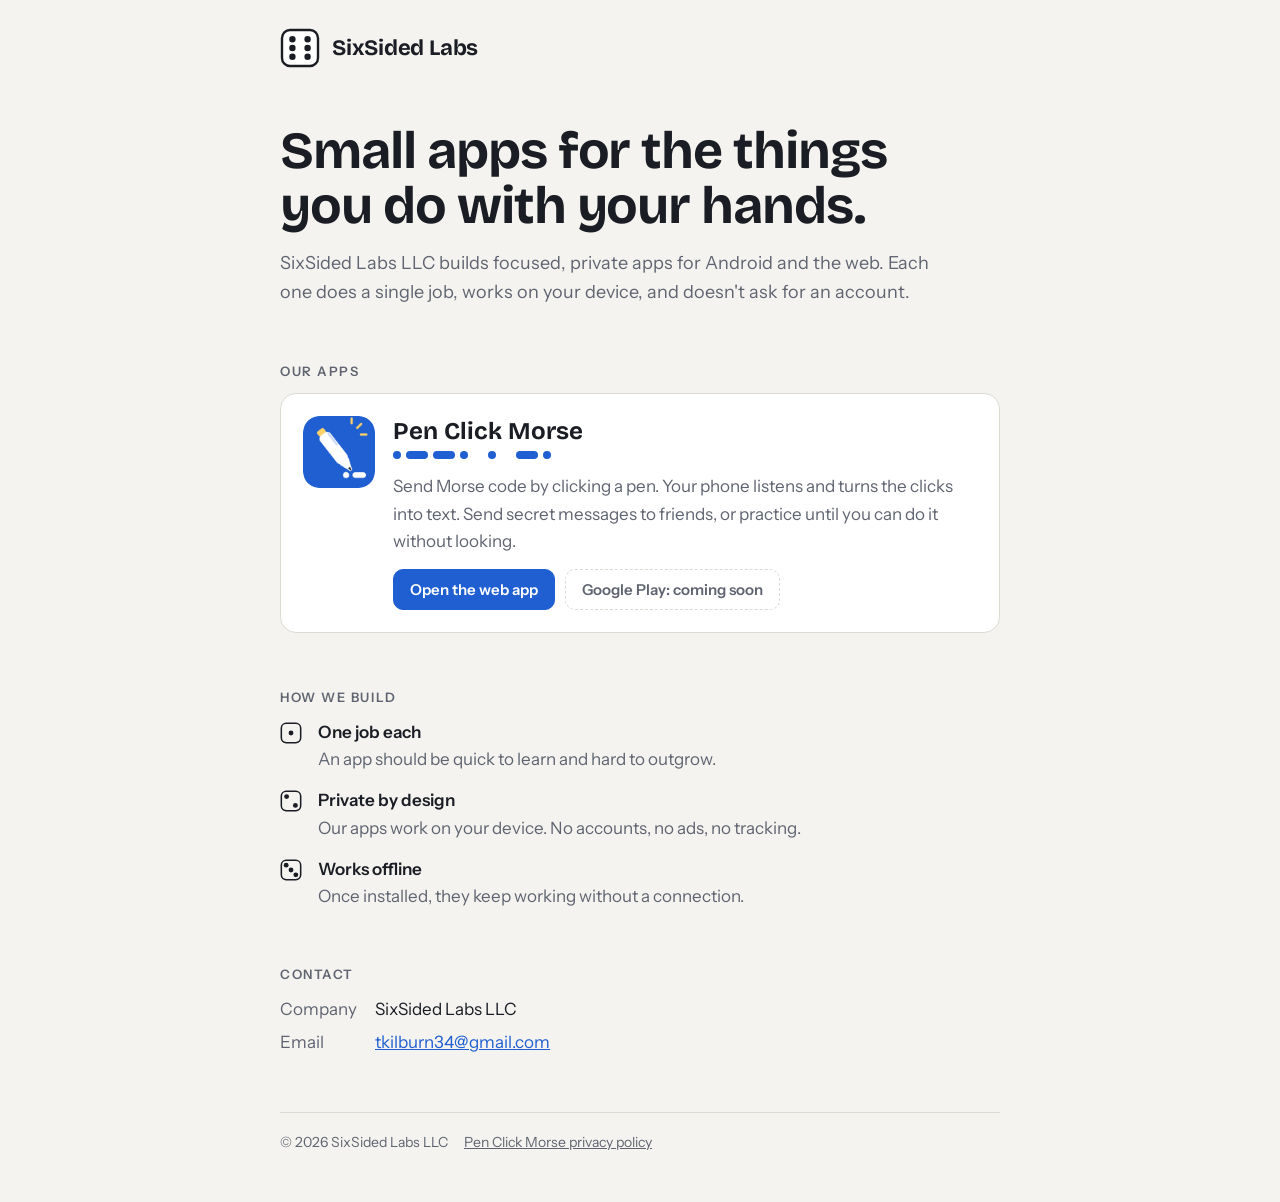
==== sixsided/index.html @ 36e70af4 "Add files via upload" ====
<!doctype html>
<html lang="en">
<head>
<meta charset="utf-8">
<meta name="viewport" content="width=device-width,initial-scale=1,viewport-fit=cover">
<title>SixSided Labs</title>
<meta name="description" content="SixSided Labs LLC makes small, private apps for Android and the web, including Pen Click Morse.">
<link rel="icon" href="logo.svg" type="image/svg+xml">
<style>
  /* Layout: one centred column. A die-face mark (six pips) is the company's sign;
     the product card borrows Pen Click Morse's own blue. */
  @font-face { font-family: "Bricolage Grotesque"; font-weight: 700; font-display: swap; src: url("../fonts/bricolage-grotesque-latin-700-normal.woff2") format("woff2"); }
  @font-face { font-family: "Instrument Sans"; font-weight: 400; font-display: swap; src: url("../fonts/instrument-sans-latin-400-normal.woff2") format("woff2"); }
  @font-face { font-family: "Instrument Sans"; font-weight: 600; font-display: swap; src: url("../fonts/instrument-sans-latin-600-normal.woff2") format("woff2"); }
  @font-face { font-family: "Chivo Mono"; font-weight: 400; font-display: swap; src: url("../fonts/chivo-mono-latin-400-normal.woff2") format("woff2"); }

  :root {
    --bg: #f4f3ef; --panel: #ffffff; --ink: #1a1d24; --muted: #5f6470; --line: #dcdad3;
    --pip: #1a1d24; --die: #ffffff; --accent: #1f5fd1; --accent-ink: #ffffff;
    --display: "Bricolage Grotesque", "Arial Narrow", system-ui, sans-serif;
    --body: "Instrument Sans", system-ui, -apple-system, "Segoe UI", Roboto, sans-serif;
    --mono: "Chivo Mono", ui-monospace, Menlo, monospace;
    color-scheme: light;
  }
  @media (prefers-color-scheme: dark) {
    :root:not([data-theme="light"]) {
      --bg: #121418; --panel: #1b1e24; --ink: #ecedf0; --muted: #9aa0ab; --line: #2d313a;
      --pip: #121418; --die: #ecedf0; --accent: #6f9df1; --accent-ink: #0b1220; color-scheme: dark;
    }
  }
  :root[data-theme="dark"] {
    --bg: #121418; --panel: #1b1e24; --ink: #ecedf0; --muted: #9aa0ab; --line: #2d313a;
    --pip: #121418; --die: #ecedf0; --accent: #6f9df1; --accent-ink: #0b1220; color-scheme: dark;
  }

  * { box-sizing: border-box; }
  body { margin: 0; background: var(--bg); color: var(--ink); font: 17px/1.6 var(--body); }
  .wrap { max-width: 760px; margin: 0 auto;
    padding: max(28px, env(safe-area-inset-top)) max(20px, env(safe-area-inset-right)) max(48px, env(safe-area-inset-bottom)) max(20px, env(safe-area-inset-left));
    display: grid; gap: 56px; }

  header { display: flex; align-items: center; gap: 12px; }
  .die { width: 40px; height: 40px; flex: none; }
  .die rect { fill: var(--die); stroke: var(--ink); stroke-width: 6; }
  .die circle { fill: var(--pip); }
  @media (prefers-color-scheme: dark) { :root:not([data-theme="light"]) .die rect { stroke: var(--die); } }
  :root[data-theme="dark"] .die rect { stroke: var(--die); }
  .wordmark { font: 700 22px/1 var(--display); letter-spacing: -0.01em; }

  .intro h1 { font: 700 clamp(34px, 7vw, 52px)/1.05 var(--display); letter-spacing: -0.02em; margin: 0 0 16px; text-wrap: balance; max-width: 18ch; }
  .intro p { margin: 0; color: var(--muted); max-width: 56ch; font-size: 18px; }

  h2 { font: 600 13px var(--body); text-transform: uppercase; letter-spacing: .12em; color: var(--muted); margin: 0 0 14px; }

  .product { background: var(--panel); border: 1px solid var(--line); border-radius: 16px; padding: 22px;
    display: grid; grid-template-columns: 72px 1fr; gap: 18px; align-items: start; }
  .product img { width: 72px; height: 72px; border-radius: 16px; }
  .product h3 { font: 700 24px/1.15 var(--display); margin: 2px 0 6px; }
  .product p { margin: 0 0 14px; color: var(--muted); }
  .code { display: flex; align-items: center; gap: 5px; margin-bottom: 14px; }
  .code i { display: block; height: 8px; border-radius: 4px; background: var(--accent); }
  .code .d { width: 8px; } .code .h { width: 22px; } .code .gap { width: 10px; background: none; }
  .links { display: flex; gap: 10px; flex-wrap: wrap; }
  .btn { display: inline-flex; align-items: center; padding: 10px 16px; border-radius: 10px; font: 600 15px var(--body);
    text-decoration: none; border: 1px solid var(--line); color: var(--ink); background: var(--panel); }
  .btn.primary { background: var(--accent); border-color: var(--accent); color: var(--accent-ink); }
  .btn.soon { color: var(--muted); border-style: dashed; cursor: default; }
  .btn:focus-visible { outline: 2px solid var(--accent); outline-offset: 2px; }
  @media (max-width: 480px) { .product { grid-template-columns: 1fr; } }

  .points { list-style: none; margin: 0; padding: 0; display: grid; gap: 14px; }
  .points li { display: grid; grid-template-columns: 28px 1fr; gap: 10px; }
  .points svg { width: 22px; height: 22px; margin-top: 3px; }
  .points svg rect { fill: none; stroke: var(--ink); stroke-width: 7; }
  .points svg circle { fill: var(--ink); }
  .points b { display: block; }
  .points span { color: var(--muted); }

  .contact dl { margin: 0; display: grid; grid-template-columns: max-content 1fr; gap: 6px 18px; }
  .contact dt { color: var(--muted); }
  .contact dd { margin: 0; }
  .contact a { color: var(--accent); }

  footer { border-top: 1px solid var(--line); padding-top: 18px; color: var(--muted); font-size: 14px; display: flex; gap: 16px; flex-wrap: wrap; }
  footer a { color: inherit; }
</style>
</head>
<body>
<div class="wrap">
  <header>
    <svg class="die" viewBox="0 0 100 100" aria-hidden="true">
      <rect x="5" y="5" width="90" height="90" rx="20"/>
      <circle cx="31" cy="28" r="8"/><circle cx="31" cy="50" r="8"/><circle cx="31" cy="72" r="8"/>
      <circle cx="69" cy="28" r="8"/><circle cx="69" cy="50" r="8"/><circle cx="69" cy="72" r="8"/>
    </svg>
    <span class="wordmark">SixSided Labs</span>
  </header>

  <section class="intro">
    <h1>Small apps for the things you do with your hands.</h1>
    <p>SixSided Labs LLC builds focused, private apps for Android and the web. Each one does a single job, works on your device, and doesn't ask for an account.</p>
  </section>

  <section>
    <h2>Our apps</h2>
    <article class="product">
      <img src="../icons/icon-192.png" alt="Pen Click Morse icon" width="72" height="72">
      <div>
        <h3>Pen Click Morse</h3>
        <div class="code" aria-label="P E N in Morse code"><i class="d"></i><i class="h"></i><i class="h"></i><i class="d"></i><i class="gap"></i><i class="d"></i><i class="gap"></i><i class="h"></i><i class="d"></i></div>
        <p>Send Morse code by clicking a pen. Your phone listens and turns the clicks into text. Send secret messages to friends, or practice until you can do it without looking.</p>
        <div class="links">
          <a class="btn primary" href="../">Open the web app</a>
          <span class="btn soon" title="Coming soon">Google Play: coming soon</span>
        </div>
      </div>
    </article>
  </section>

  <section>
    <h2>How we build</h2>
    <ul class="points">
      <li>
        <svg viewBox="0 0 100 100" aria-hidden="true"><rect x="6" y="6" width="88" height="88" rx="22"/><circle cx="50" cy="50" r="11"/></svg>
        <div><b>One job each</b><span>An app should be quick to learn and hard to outgrow.</span></div>
      </li>
      <li>
        <svg viewBox="0 0 100 100" aria-hidden="true"><rect x="6" y="6" width="88" height="88" rx="22"/><circle cx="30" cy="30" r="11"/><circle cx="70" cy="70" r="11"/></svg>
        <div><b>Private by design</b><span>Our apps work on your device. No accounts, no ads, no tracking.</span></div>
      </li>
      <li>
        <svg viewBox="0 0 100 100" aria-hidden="true"><rect x="6" y="6" width="88" height="88" rx="22"/><circle cx="28" cy="28" r="11"/><circle cx="50" cy="50" r="11"/><circle cx="72" cy="72" r="11"/></svg>
        <div><b>Works offline</b><span>Once installed, they keep working without a connection.</span></div>
      </li>
    </ul>
  </section>

  <section class="contact">
    <h2>Contact</h2>
    <dl>
      <dt>Company</dt><dd>SixSided Labs LLC</dd>
      <dt>Email</dt><dd><a href="mailto:tkilburn34@gmail.com">tkilburn34@gmail.com</a></dd>
      <!-- Optional: add your business mailing address, matching your state registration exactly:
      <dt>Address</dt><dd>123 Example St, City, State ZIP</dd> -->
    </dl>
  </section>

  <footer>
    <span>© 2026 SixSided Labs LLC</span>
    <a href="../privacy.html">Pen Click Morse privacy policy</a>
  </footer>
</div>
</body>
</html>
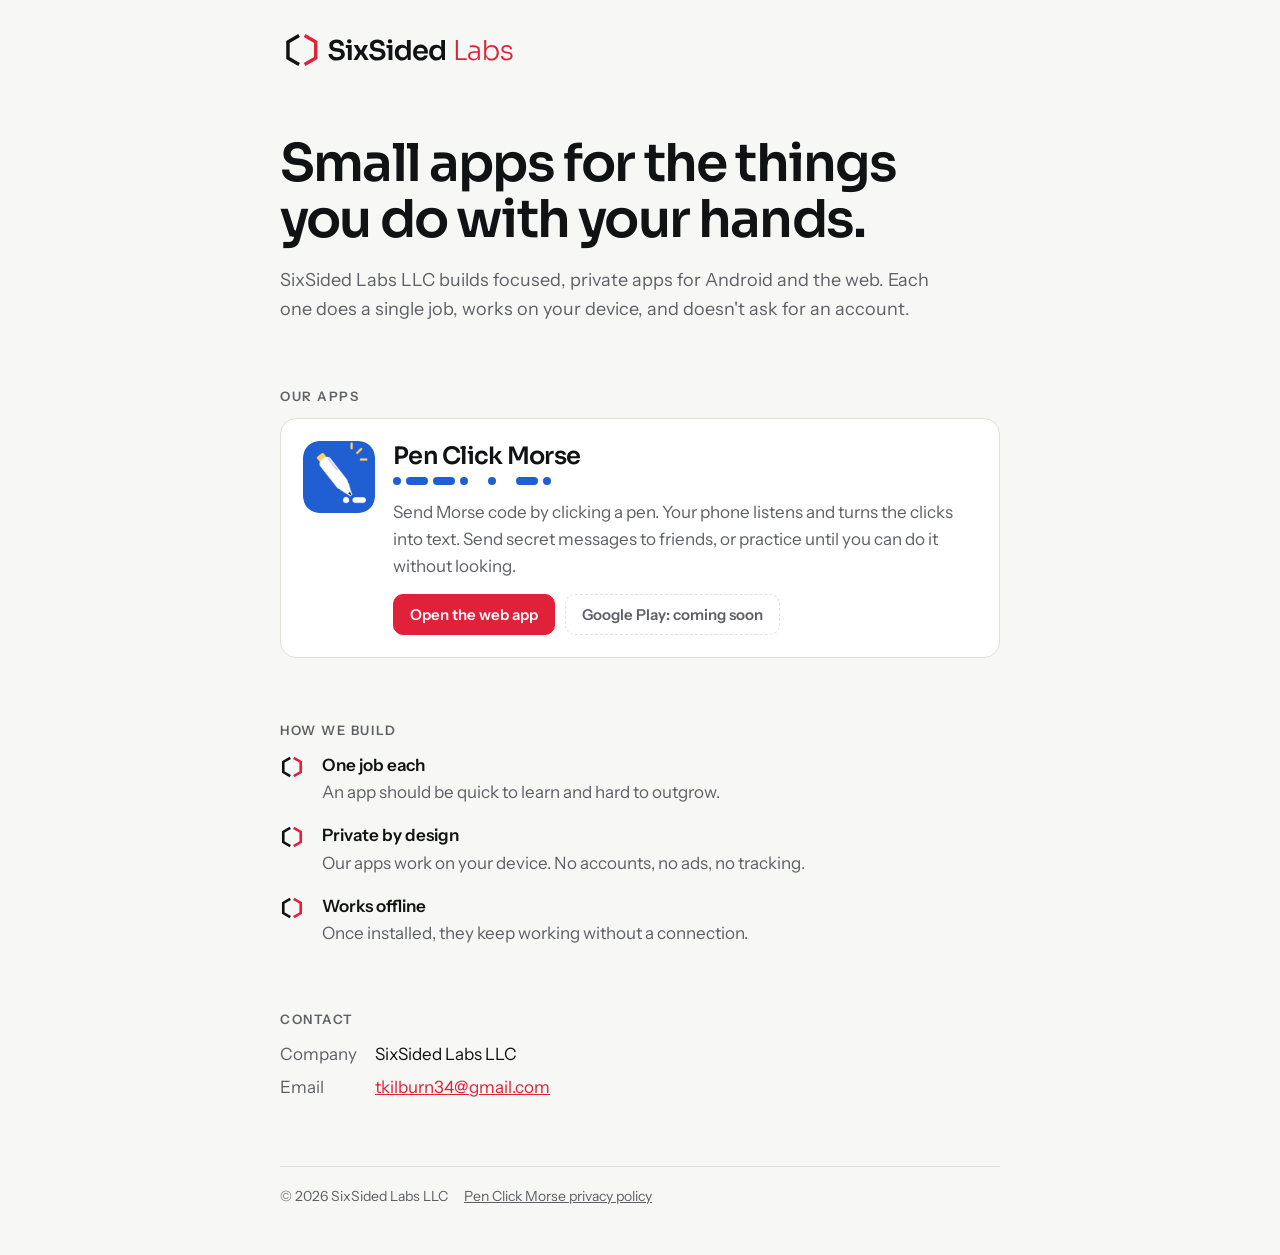
==== commit 380f70e4: "Add files via upload" ====
--- a/sixsided/index.html
+++ b/sixsided/index.html
@@ -5,49 +5,46 @@
 <meta name="viewport" content="width=device-width,initial-scale=1,viewport-fit=cover">
 <title>SixSided Labs</title>
 <meta name="description" content="SixSided Labs LLC makes small, private apps for Android and the web, including Pen Click Morse.">
+<meta name="theme-color" content="#f7f7f5" media="(prefers-color-scheme: light)">
+<meta name="theme-color" content="#111214" media="(prefers-color-scheme: dark)">
+<link rel="icon" href="favicon.ico" sizes="48x48">
 <link rel="icon" href="logo.svg" type="image/svg+xml">
+<link rel="apple-touch-icon" href="apple-touch-icon.png">
 <style>
-  /* Layout: one centred column. A die-face mark (six pips) is the company's sign;
-     the product card borrows Pen Click Morse's own blue. */
-  @font-face { font-family: "Bricolage Grotesque"; font-weight: 700; font-display: swap; src: url("../fonts/bricolage-grotesque-latin-700-normal.woff2") format("woff2"); }
+  /* Layout: one centred column. The code-bracket hexagon logo leads; red is the
+     company accent, while the Pen Click Morse card keeps that app's own blue. */
+  @font-face { font-family: "Sora"; font-weight: 300; font-display: swap; src: url("fonts/sora-latin-300-normal.woff2") format("woff2"); }
+  @font-face { font-family: "Sora"; font-weight: 600; font-display: swap; src: url("fonts/sora-latin-600-normal.woff2") format("woff2"); }
   @font-face { font-family: "Instrument Sans"; font-weight: 400; font-display: swap; src: url("../fonts/instrument-sans-latin-400-normal.woff2") format("woff2"); }
   @font-face { font-family: "Instrument Sans"; font-weight: 600; font-display: swap; src: url("../fonts/instrument-sans-latin-600-normal.woff2") format("woff2"); }
-  @font-face { font-family: "Chivo Mono"; font-weight: 400; font-display: swap; src: url("../fonts/chivo-mono-latin-400-normal.woff2") format("woff2"); }
 
   :root {
-    --bg: #f4f3ef; --panel: #ffffff; --ink: #1a1d24; --muted: #5f6470; --line: #dcdad3;
-    --pip: #1a1d24; --die: #ffffff; --accent: #1f5fd1; --accent-ink: #ffffff;
-    --display: "Bricolage Grotesque", "Arial Narrow", system-ui, sans-serif;
+    --bg: #f7f7f5; --panel: #ffffff; --ink: #111214; --muted: #5e6066; --line: #e1e1dc;
+    --red: #e1203a; --red-ink: #ffffff; --app-blue: #1f5fd1;
+    --display: "Sora", system-ui, -apple-system, "Segoe UI", Roboto, sans-serif;
     --body: "Instrument Sans", system-ui, -apple-system, "Segoe UI", Roboto, sans-serif;
-    --mono: "Chivo Mono", ui-monospace, Menlo, monospace;
     color-scheme: light;
   }
   @media (prefers-color-scheme: dark) {
     :root:not([data-theme="light"]) {
-      --bg: #121418; --panel: #1b1e24; --ink: #ecedf0; --muted: #9aa0ab; --line: #2d313a;
-      --pip: #121418; --die: #ecedf0; --accent: #6f9df1; --accent-ink: #0b1220; color-scheme: dark;
+      --bg: #111214; --panel: #1a1b1f; --ink: #f3f3f1; --muted: #a3a5ab; --line: #2b2d33;
+      --red: #ff4a5e; --red-ink: #111214; --app-blue: #6f9df1; color-scheme: dark;
     }
   }
   :root[data-theme="dark"] {
-    --bg: #121418; --panel: #1b1e24; --ink: #ecedf0; --muted: #9aa0ab; --line: #2d313a;
-    --pip: #121418; --die: #ecedf0; --accent: #6f9df1; --accent-ink: #0b1220; color-scheme: dark;
+    --bg: #111214; --panel: #1a1b1f; --ink: #f3f3f1; --muted: #a3a5ab; --line: #2b2d33;
+    --red: #ff4a5e; --red-ink: #111214; --app-blue: #6f9df1; color-scheme: dark;
   }
 
   * { box-sizing: border-box; }
   body { margin: 0; background: var(--bg); color: var(--ink); font: 17px/1.6 var(--body); }
   .wrap { max-width: 760px; margin: 0 auto;
     padding: max(28px, env(safe-area-inset-top)) max(20px, env(safe-area-inset-right)) max(48px, env(safe-area-inset-bottom)) max(20px, env(safe-area-inset-left));
-    display: grid; gap: 56px; }
+    display: grid; gap: 64px; }
 
-  header { display: flex; align-items: center; gap: 12px; }
-  .die { width: 40px; height: 40px; flex: none; }
-  .die rect { fill: var(--die); stroke: var(--ink); stroke-width: 6; }
-  .die circle { fill: var(--pip); }
-  @media (prefers-color-scheme: dark) { :root:not([data-theme="light"]) .die rect { stroke: var(--die); } }
-  :root[data-theme="dark"] .die rect { stroke: var(--die); }
-  .wordmark { font: 700 22px/1 var(--display); letter-spacing: -0.01em; }
+  header img { display: block; height: 44px; width: auto; max-width: 100%; }
 
-  .intro h1 { font: 700 clamp(34px, 7vw, 52px)/1.05 var(--display); letter-spacing: -0.02em; margin: 0 0 16px; text-wrap: balance; max-width: 18ch; }
+  .intro h1 { font: 600 clamp(34px, 7vw, 52px)/1.08 var(--display); letter-spacing: -0.035em; margin: 0 0 18px; text-wrap: balance; max-width: 18ch; }
   .intro p { margin: 0; color: var(--muted); max-width: 56ch; font-size: 18px; }
 
   h2 { font: 600 13px var(--body); text-transform: uppercase; letter-spacing: .12em; color: var(--muted); margin: 0 0 14px; }
@@ -55,31 +52,30 @@
   .product { background: var(--panel); border: 1px solid var(--line); border-radius: 16px; padding: 22px;
     display: grid; grid-template-columns: 72px 1fr; gap: 18px; align-items: start; }
   .product img { width: 72px; height: 72px; border-radius: 16px; }
-  .product h3 { font: 700 24px/1.15 var(--display); margin: 2px 0 6px; }
+  .product h3 { font: 600 24px/1.15 var(--display); letter-spacing: -0.03em; margin: 2px 0 6px; }
   .product p { margin: 0 0 14px; color: var(--muted); }
   .code { display: flex; align-items: center; gap: 5px; margin-bottom: 14px; }
-  .code i { display: block; height: 8px; border-radius: 4px; background: var(--accent); }
+  .code i { display: block; height: 8px; border-radius: 4px; background: var(--app-blue); }
   .code .d { width: 8px; } .code .h { width: 22px; } .code .gap { width: 10px; background: none; }
   .links { display: flex; gap: 10px; flex-wrap: wrap; }
   .btn { display: inline-flex; align-items: center; padding: 10px 16px; border-radius: 10px; font: 600 15px var(--body);
     text-decoration: none; border: 1px solid var(--line); color: var(--ink); background: var(--panel); }
-  .btn.primary { background: var(--accent); border-color: var(--accent); color: var(--accent-ink); }
+  .btn.primary { background: var(--red); border-color: var(--red); color: var(--red-ink); }
   .btn.soon { color: var(--muted); border-style: dashed; cursor: default; }
-  .btn:focus-visible { outline: 2px solid var(--accent); outline-offset: 2px; }
+  .btn:focus-visible { outline: 2px solid var(--red); outline-offset: 2px; }
   @media (max-width: 480px) { .product { grid-template-columns: 1fr; } }
 
-  .points { list-style: none; margin: 0; padding: 0; display: grid; gap: 14px; }
-  .points li { display: grid; grid-template-columns: 28px 1fr; gap: 10px; }
-  .points svg { width: 22px; height: 22px; margin-top: 3px; }
-  .points svg rect { fill: none; stroke: var(--ink); stroke-width: 7; }
-  .points svg circle { fill: var(--ink); }
+  .points { list-style: none; margin: 0; padding: 0; display: grid; gap: 16px; }
+  .points li { display: grid; grid-template-columns: 30px 1fr; gap: 12px; }
+  .points svg { width: 24px; height: 24px; margin-top: 3px; }
+  .points .l { stroke: var(--ink); } .points .r { stroke: var(--red); }
   .points b { display: block; }
   .points span { color: var(--muted); }
 
   .contact dl { margin: 0; display: grid; grid-template-columns: max-content 1fr; gap: 6px 18px; }
   .contact dt { color: var(--muted); }
   .contact dd { margin: 0; }
-  .contact a { color: var(--accent); }
+  .contact a { color: var(--red); }
 
   footer { border-top: 1px solid var(--line); padding-top: 18px; color: var(--muted); font-size: 14px; display: flex; gap: 16px; flex-wrap: wrap; }
   footer a { color: inherit; }
@@ -88,12 +84,10 @@
 <body>
 <div class="wrap">
   <header>
-    <svg class="die" viewBox="0 0 100 100" aria-hidden="true">
-      <rect x="5" y="5" width="90" height="90" rx="20"/>
-      <circle cx="31" cy="28" r="8"/><circle cx="31" cy="50" r="8"/><circle cx="31" cy="72" r="8"/>
-      <circle cx="69" cy="28" r="8"/><circle cx="69" cy="50" r="8"/><circle cx="69" cy="72" r="8"/>
-    </svg>
-    <span class="wordmark">SixSided Labs</span>
+    <picture>
+      <source srcset="sixsided-logo-reversed.svg" media="(prefers-color-scheme: dark)">
+      <img src="sixsided-logo.svg" alt="SixSided Labs" height="44">
+    </picture>
   </header>
 
   <section class="intro">
@@ -121,15 +115,15 @@
     <h2>How we build</h2>
     <ul class="points">
       <li>
-        <svg viewBox="0 0 100 100" aria-hidden="true"><rect x="6" y="6" width="88" height="88" rx="22"/><circle cx="50" cy="50" r="11"/></svg>
+        <svg viewBox="0 0 100 100" aria-hidden="true" fill="none" stroke-width="11"><polyline class="l" points="42.7,12.2 13.6,29 13.6,71 42.7,87.8"></polyline><polyline class="r" points="57.3,12.2 86.4,29 86.4,71 57.3,87.8"></polyline></svg>
         <div><b>One job each</b><span>An app should be quick to learn and hard to outgrow.</span></div>
       </li>
       <li>
-        <svg viewBox="0 0 100 100" aria-hidden="true"><rect x="6" y="6" width="88" height="88" rx="22"/><circle cx="30" cy="30" r="11"/><circle cx="70" cy="70" r="11"/></svg>
+        <svg viewBox="0 0 100 100" aria-hidden="true" fill="none" stroke-width="11"><polyline class="l" points="42.7,12.2 13.6,29 13.6,71 42.7,87.8"></polyline><polyline class="r" points="57.3,12.2 86.4,29 86.4,71 57.3,87.8"></polyline></svg>
         <div><b>Private by design</b><span>Our apps work on your device. No accounts, no ads, no tracking.</span></div>
       </li>
       <li>
-        <svg viewBox="0 0 100 100" aria-hidden="true"><rect x="6" y="6" width="88" height="88" rx="22"/><circle cx="28" cy="28" r="11"/><circle cx="50" cy="50" r="11"/><circle cx="72" cy="72" r="11"/></svg>
+        <svg viewBox="0 0 100 100" aria-hidden="true" fill="none" stroke-width="11"><polyline class="l" points="42.7,12.2 13.6,29 13.6,71 42.7,87.8"></polyline><polyline class="r" points="57.3,12.2 86.4,29 86.4,71 57.3,87.8"></polyline></svg>
         <div><b>Works offline</b><span>Once installed, they keep working without a connection.</span></div>
       </li>
     </ul>
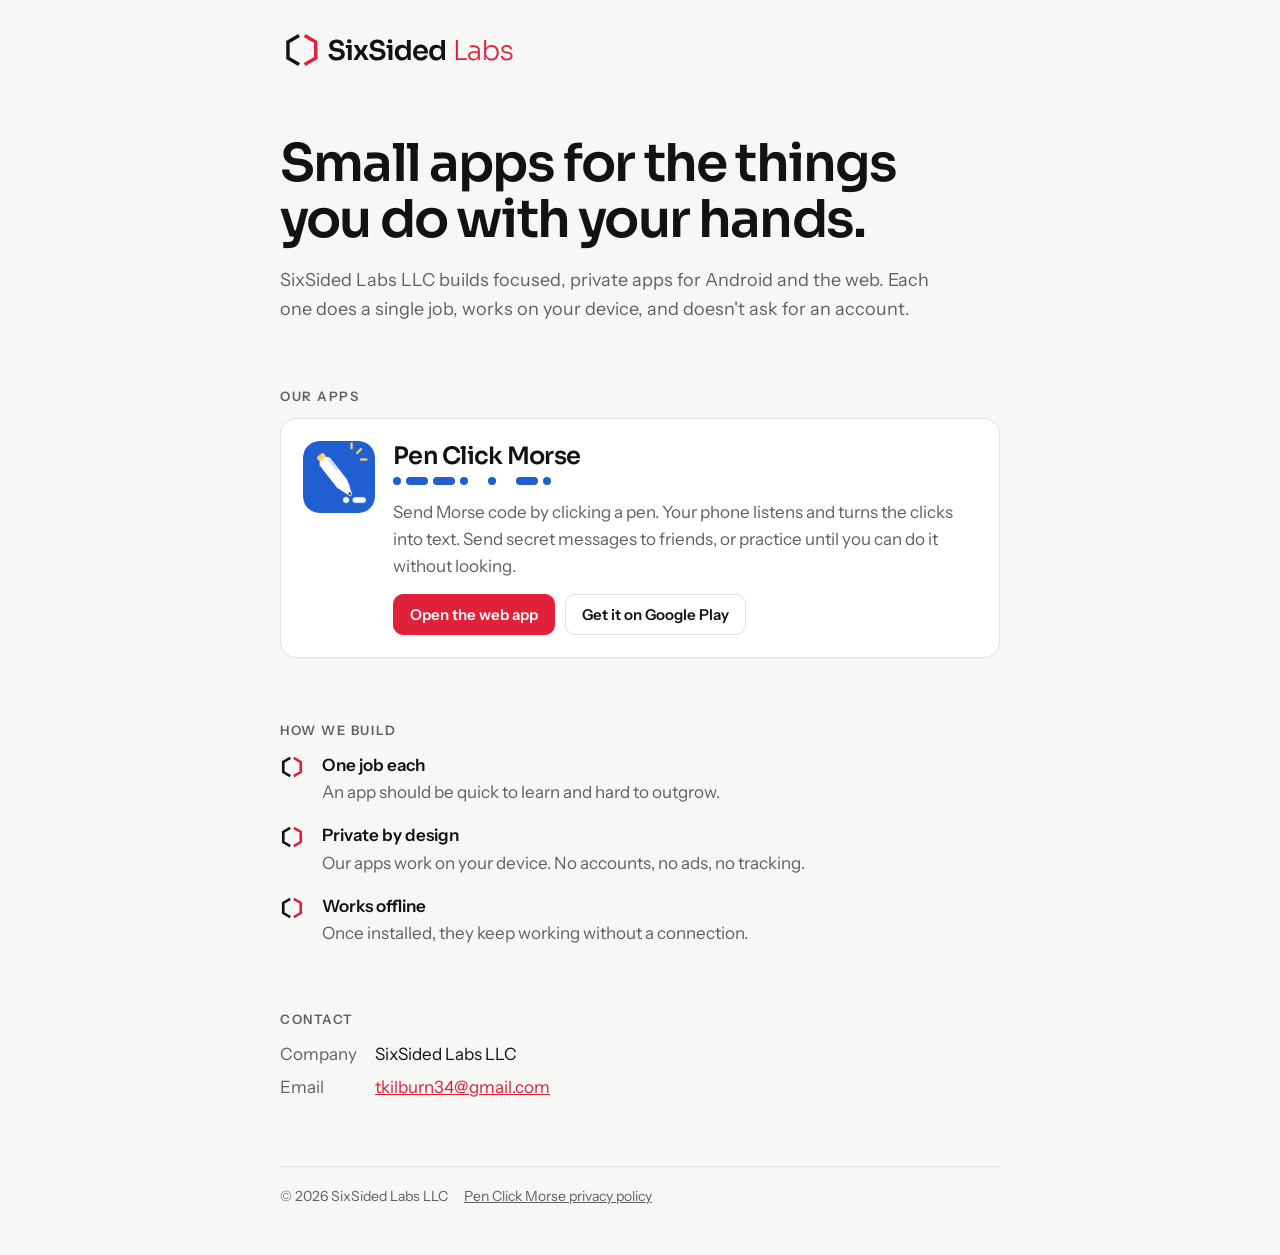
==== commit 0f64aa28: "Update index.html" ====
--- a/sixsided/index.html
+++ b/sixsided/index.html
@@ -105,7 +105,7 @@
         <p>Send Morse code by clicking a pen. Your phone listens and turns the clicks into text. Send secret messages to friends, or practice until you can do it without looking.</p>
         <div class="links">
           <a class="btn primary" href="../">Open the web app</a>
-          <span class="btn soon" title="Coming soon">Google Play: coming soon</span>
+         <a class="btn" href="https://play.google.com/store/apps/details?id=io.github.tkilburn34ai.penclickmorse">Get it on Google Play</a>
         </div>
       </div>
     </article>
